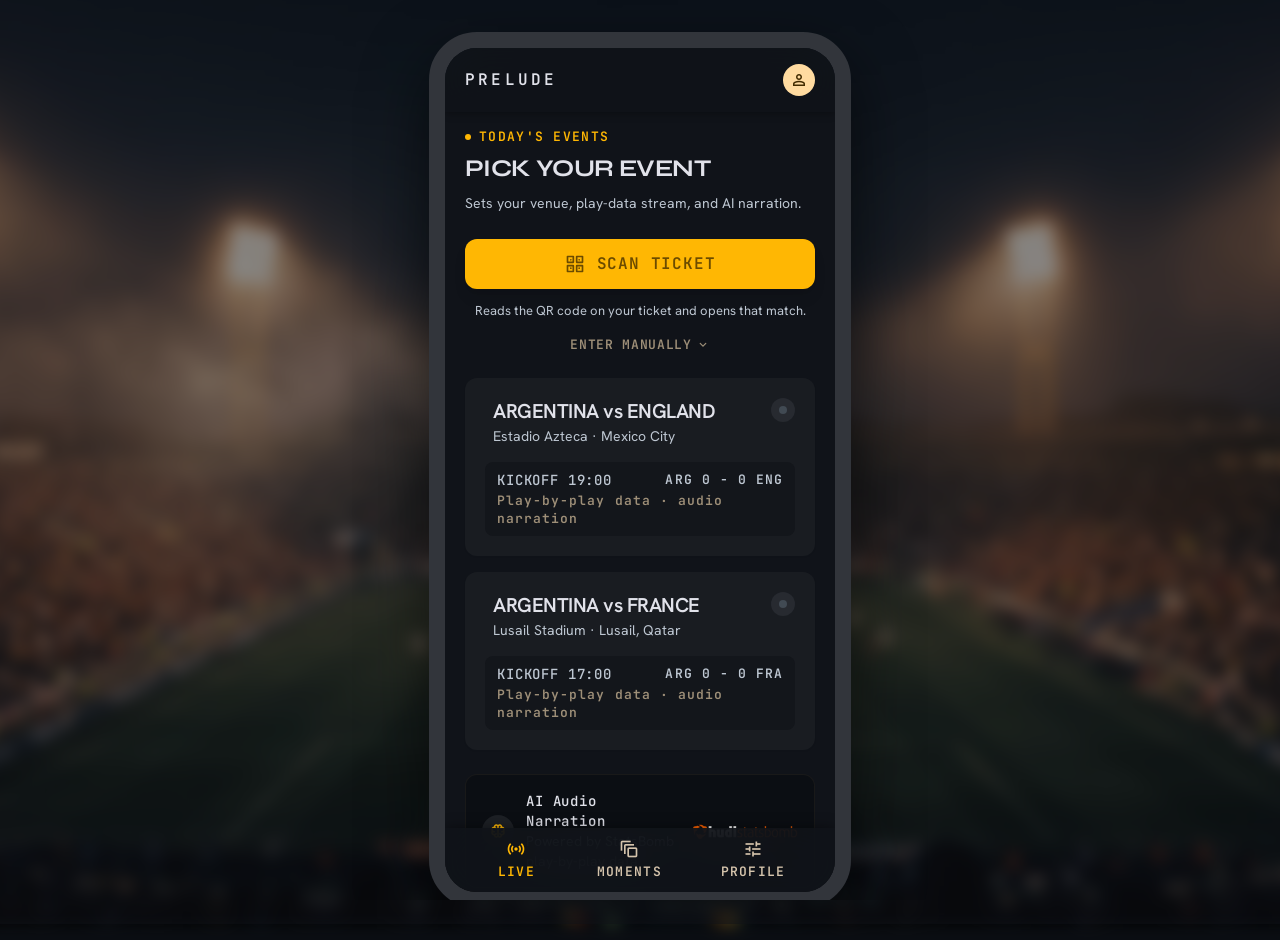
==== app/web/index.html @ 6c4e5153 "Task 33 step 3: the launch screen is the mark and the tagline The shell painted the wordmark as text" ====
<!DOCTYPE html>
<html class="dark" lang="en">
<head>
<meta charset="utf-8"/>
<meta content="width=device-width, initial-scale=1.0, viewport-fit=cover" name="viewport"/>
<link href="assets/icon/favicon.svg?v=__V__" rel="icon" type="image/svg+xml"/>
<link href="assets/icon/favicon-32.png?v=__V__" rel="icon" sizes="32x32" type="image/png"/>
<link href="assets/icon/apple-touch-icon-180.png?v=__V__" rel="apple-touch-icon" sizes="180x180"/>
<link href="manifest.webmanifest?v=__V__" rel="manifest"/>
<meta content="#101319" name="theme-color"/>
<link href="fonts.css?v=__V__" rel="stylesheet"/>
<title>Prelude</title>
<!--
  Entry point. Opens on the picker and holds every screen in one phone frame.

  The frame lives here rather than on each screen, so navigating does not
  rebuild it: the screens load into #screen and the bezel never reloads. Each
  screen is also a standalone page, and app/web/phone-frame.css draws its own
  frame when one is opened directly. Inside this shell the iframe is 390px
  wide, below that stylesheet's 501px breakpoint, so the two never both apply.
-->
<style>
  :root { color-scheme: dark; }
  html, body {
    margin: 0;
    padding: 0;
    height: 100%;
    background-color: #101319;        /* surface */
    overflow: hidden;
  }
  /* The launch screen: the mark over the tagline, on the app background.
     It covers the frame rather than replacing it, so the picker loads behind
     it and is ready the moment this goes.

     The layout is `app/web/assets/brand/prelude_launch.svg`, read in CSS: the
     mark 300 px wide, 20 px of air, the tagline at 16 px, and the block 24 px
     above the middle of the screen. The mark is inlined below rather than
     fetched, so the first frame of a visit costs no request the list did not
     already cost. */
  #launch {
    position: fixed;
    inset: 0;
    z-index: 100;
    display: flex;
    flex-direction: column;
    align-items: center;
    justify-content: center;
    gap: 20px;
    padding: 0 24px;
    text-align: center;
    background-color: #101319;        /* surface */
    transition: opacity 280ms ease;
  }
  /* The 24 px the brand file lifts the block by, so the pair sits above the
     middle of the screen rather than on it. */
  #launch > * { transform: translateY(-24px); }
  /* `hidden` alone loses to the display above, which is why this is here. */
  #launch[hidden] { display: none; }
  /* The one step of the fade. Pointer events go first, so the frame behind is
     reachable from the moment the fade starts. */
  #launch[data-going] { opacity: 0; pointer-events: none; }

  /* The mark is an image with its own colours: white letters, the seven bars
     and the full stop amber. It is drawn by scripts/brand/build_svg.py and
     copied in from app/web/assets/brand/prelude_mark.svg, which
     tests/test_the_mark.py holds this copy to. */
  #launch-mark {
    display: block;
    width: 300px;
    max-width: 100%;
    height: auto;
  }

  #launch-line {
    margin: 0;
    font-family: "Hanken Grotesk", system-ui, sans-serif;
    font-weight: 500;
    font-size: 16px;
    line-height: 20px;
    color: #ffb703;                   /* primary-container */
  }

  /* A fan who has asked for less motion gets the same screen and no fade:
     it is shown, and then it is not. */
  @media (prefers-reduced-motion: reduce) {
    #launch { transition: none; }
  }

  #frame { width: 100%; height: 100%; }
  #screen { display: block; width: 100%; height: 100%; border: 0; }

  /* Above the breakpoint, the same bezel phone-frame.css draws. */
  @media (min-width: 501px) {
    html { background-color: #0b0e13; }   /* surface-container-lowest */
    body {
      /* The base layer paints body #101319, and here body fills the viewport,
         which would cover the backdrop on html. The phone keeps its own
         colour; the page behind it does not need one. */
      background-color: transparent;
      display: flex;
      align-items: safe center;
      justify-content: center;
      min-height: 100vh;
      padding: 32px 0;
      box-sizing: border-box;
      overflow: auto;
    }
    /* The stadium behind the phone. The blur sits on a pseudo-element so the
       phone itself stays sharp, and the dim keeps it the brightest thing here. */
    html::before,
    html::after {
      content: "";
      position: fixed;
      inset: -24px;
      z-index: -1;
      pointer-events: none;
    }

    html::before {
      background-image: url("assets/stadium-bg.jpg?v=__V__");
      background-size: cover;
      background-position: center;
      filter: blur(8px);
    }

    html::after {
      background-color: rgba(16, 19, 25, 0.5);   /* #101319 at 50% */
    }

    #frame {
      box-sizing: content-box;
      flex: none;
      width: 390px;
      height: 844px;
      border: 16px solid #32353b;        /* surface-container-highest */
      border-radius: 48px;
      box-shadow: 0 24px 64px rgba(0, 0, 0, 0.55);
      overflow: hidden;
    }
  }
</style>
</head>
<body>
<!-- The launch screen. One image to a screen reader, announced as the mark
     and the tagline together: they are one thing seen, not two things read.
     It claims nothing about the match, the data or the fan.

     The mark is inline, so it is there in the first frame with no request of
     its own. It is the paths out of app/web/assets/brand/prelude_mark.svg and
     nothing else: no title and no label, because the name is on the div. -->
<div aria-label="Prelude. Leave your seat. Stay in the game." id="launch" role="img">
<svg aria-hidden="true" id="launch-mark" viewBox="0 0 6583.80 705.00" xmlns="http://www.w3.org/2000/svg"><g transform="translate(-68.00 690.00) scale(1.000000)"><path fill="#FFFFFF" d="M302 -165V-340H801Q831 -340 851.5 -349.5Q872 -359 872 -389.98Q872 -422 851.5 -431Q831 -440 801 -440H318V0H68V-640H762Q837.37 -640 902.68 -629.5Q968 -619 1017 -592Q1066 -565 1094 -516Q1122 -467 1122 -390Q1122 -313 1094 -268Q1066 -223 1017 -201Q968 -179 902.68 -172Q837.37 -165 762 -165ZM1222 -490H1462V0H1222ZM1720 -305Q1655 -305 1601 -293Q1547 -281 1509 -264.5Q1471 -248 1452 -232L1450 -280Q1453 -301 1466 -329.5Q1479 -358 1501 -388.5Q1523 -419 1555 -445.5Q1587 -472 1628.5 -488.5Q1670 -505 1720 -505ZM2461 -176H2697Q2688 -118 2639.5 -75Q2591 -32 2498.5 -8.5Q2406 15 2263 15Q2112 15 2002.5 -9Q1893 -33 1834 -90Q1775 -147 1775 -244Q1775 -340 1832.5 -397.5Q1890 -455 1999 -480Q2108 -505 2263 -505Q2415 -505 2512 -478Q2609 -451 2655 -390.5Q2701 -330 2699 -227H2019Q2024 -201 2047.5 -179Q2071 -157 2120.5 -143.5Q2170 -130 2253 -130Q2339 -130 2394.5 -142Q2450 -154 2461 -176ZM2253 -360Q2147 -360 2091.5 -337Q2036 -314 2026 -291H2466Q2459 -317 2410 -338.5Q2361 -360 2253 -360ZM2794 -690H3034V0H2794ZM4663.8 14Q4555.8 14 4471.8 -16.5Q4387.8 -47 4339.3 -105Q4290.8 -163 4290.8 -245Q4290.8 -331 4339.3 -389Q4387.8 -447 4471.8 -476Q4555.8 -505 4663.8 -505Q4753.8 -505 4825.8 -486.5Q4897.8 -468 4948.8 -433.5Q4999.8 -399 5026.8 -351Q5053.8 -303 5053.8 -245Q5053.8 -187 5026.8 -139.5Q4999.8 -92 4948.8 -57.5Q4897.8 -23 4825.8 -4.5Q4753.8 14 4663.8 14ZM4753.8 -138Q4829.8 -138 4893.3 -147.5Q4956.8 -157 4995.3 -180Q5033.8 -203 5033.8 -245Q5033.8 -288 4995.3 -311Q4956.8 -334 4893.3 -343Q4829.8 -352 4753.8 -352Q4651.8 -352 4595.8 -325.5Q4539.8 -299 4539.8 -245Q4539.8 -210 4564.8 -186Q4589.8 -162 4637.8 -150Q4685.8 -138 4753.8 -138ZM5033.8 -690H5273.8V0H5047.8Q5043.8 -23 5038.8 -74.5Q5033.8 -126 5033.8 -190ZM6074.8 -176H6310.8Q6301.8 -118 6253.3 -75Q6204.8 -32 6112.3 -8.5Q6019.8 15 5876.8 15Q5725.8 15 5616.3 -9Q5506.8 -33 5447.8 -90Q5388.8 -147 5388.8 -244Q5388.8 -340 5446.3 -397.5Q5503.8 -455 5612.8 -480Q5721.8 -505 5876.8 -505Q6028.8 -505 6125.8 -478Q6222.8 -451 6268.8 -390.5Q6314.8 -330 6312.8 -227H5632.8Q5637.8 -201 5661.3 -179Q5684.8 -157 5734.3 -143.5Q5783.8 -130 5866.8 -130Q5952.8 -130 6008.3 -142Q6063.8 -154 6074.8 -176ZM5866.8 -360Q5760.8 -360 5705.3 -337Q5649.8 -314 5639.8 -291H6079.8Q6072.8 -317 6023.8 -338.5Q5974.8 -360 5866.8 -360Z"/><path fill="#FFB703" d="M3139 -335.24A44.51 44.51 0 0 1 3228.02 -335.24V-154.76A44.51 44.51 0 0 1 3139 -154.76ZM3302.8 -445.49A44.51 44.51 0 0 1 3391.82 -445.49V-44.51A44.51 44.51 0 0 1 3302.8 -44.51ZM3466.59 -371.99A44.51 44.51 0 0 1 3555.61 -371.99V-118.01A44.51 44.51 0 0 1 3466.59 -118.01ZM3630.39 -425.89A44.51 44.51 0 0 1 3719.41 -425.89V-64.11A44.51 44.51 0 0 1 3630.39 -64.11ZM3794.18 -342.59A44.51 44.51 0 0 1 3883.2 -342.59V-147.41A44.51 44.51 0 0 1 3794.18 -147.41ZM3957.98 -278.89A44.51 44.51 0 0 1 4047 -278.89V-211.11A44.51 44.51 0 0 1 3957.98 -211.11ZM4121.78 -245A44.51 44.51 0 0 1 4210.8 -245V-245A44.51 44.51 0 0 1 4121.78 -245ZM6651.8 -151V0H6397.8V-151Z"/></g></svg>
<p id="launch-line">Leave your seat. Stay in the game.</p>
</div>
<div id="frame">
<iframe allow="camera" id="screen" src="prelude_01_picker.html?v=__V__" title="Prelude"></iframe>
</div>
<script>
  /* Taking the launch screen away.
   *
   * Every full load of this page paints it, a reload included. It used to
   * paint once per tab, decided in the head out of sessionStorage, which made
   * the mark something a fan saw once and then could not get back to. It
   * costs a fraction of a second and it is what the app is called, so the
   * only question left is how it goes, which is the rest of this.
   *
   * It stays until the screen behind it is ready, which on a normal visit is
   * the event list: `data-matches-loaded` on that document is the renderer
   * saying matches.json was answered. It is not `data-match-rendered`, which
   * is the stronger claim that one match's copy is on the screen; the list
   * never makes it, because Prelude renders no match until the fan has
   * picked one. The frame is same origin, so the shell can read it.
   *
   * Two things bound it. It never outlives LAUNCH_CAP_MS, so a fetch that
   * fails or never answers leaves a fan looking at the app rather than at a
   * wordmark: the screen behind has its own inline copy for exactly that
   * case. And once the list is ready it is gone within the fade, which is
   * well under a second, so being shown costs no waiting that the list did
   * not already cost.
   */
  (function () {
    var LAUNCH_CAP_MS = 2000;
    var FADE_MS = 280;
    var POLL_MS = 60;

    var launch = document.getElementById('launch');
    if (!launch) return;

    var screen = document.getElementById('screen');
    var going = false;
    var poll = null;
    var cap = null;

    function reduced() {
      try {
        return window.matchMedia('(prefers-reduced-motion: reduce)').matches;
      } catch (e) {
        return false;
      }
    }

    function gone() {
      launch.hidden = true;
    }

    function go() {
      if (going) return;
      going = true;
      if (poll) window.clearInterval(poll);
      if (cap) window.clearTimeout(cap);
      if (reduced()) {
        gone();
        return;
      }
      launch.setAttribute('data-going', '');
      window.setTimeout(gone, FADE_MS);
    }

    function ready() {
      // A predicate that throws is a predicate that stops the poll, and the
      // frame's document is null while it is navigating, so every step of
      // this answers false rather than throwing.
      try {
        var doc = screen && screen.contentDocument;
        return !!doc && !!doc.documentElement &&
               doc.documentElement.hasAttribute('data-matches-loaded');
      } catch (e) {
        return false;
      }
    }

    if (ready()) {
      go();
      return;
    }
    poll = window.setInterval(function () { if (ready()) go(); }, POLL_MS);
    cap = window.setTimeout(go, LAUNCH_CAP_MS);
  })();
</script>
<script>
  /* A ticket code is a link to here: /?ticket=<match>:<section>:<row>:<seat>.
   *
   * A phone's own camera app offers to open a URL and nothing else, so the
   * codes point at the site and the seat rides in the query string. The shell
   * hands it to the ticket screen, which is the one that knows matches.json and
   * so is the one that can say whether the seat is a ticket we hold.
   */
  (function () {
    var code = /[?&]ticket=([^&#]+)/.exec(window.location.search);
    if (!code) return;
    var parts = /^(\d+):([^:]+):([^:]+):([^:]+)$/.exec(decodeURIComponent(code[1]));
    if (!parts) return;   // not a ticket shape; the list opens as usual
    var screen = document.getElementById('screen');
    screen.src = 'prelude_06_ticket.html?v=__V__&match=' + parts[1] +
                 '&ticket=' + encodeURIComponent(parts[2] + ':' + parts[3] + ':' + parts[4]);
  })();
</script>
</body>
</html>
---- app/web/fonts.css ----
/* The screens' fonts, served from this repo rather than from Google.
 *
 * Written by scripts/fetch_fonts.py, which is the only thing that reaches
 * fonts.googleapis.com. Do not edit by hand: every line but the src URLs is
 * Google's own answer to the two requests the screens used to make, and the
 * point of the file is that a browser applies exactly what it applied before.
 *
 * Run it again with --confirm to refresh; the font files are in
 * app/web/assets/fonts/.
 */

/* the three text families: https://fonts.googleapis.com/css2?family=Hanken+Grotesk:wght@400;500;600;700&family=JetBrains+Mono:wght@400;500;600&family=Syne:wght@600;700&display=swap */
/* cyrillic-ext */
@font-face {
  font-family: 'Hanken Grotesk';
  font-style: normal;
  font-weight: 400;
  font-display: swap;
  src: url("assets/fonts/hanken-grotesk-cyrillic-ext-1ac82a4c.woff2") format('woff2');
  unicode-range: U+0460-052F, U+1C80-1C8A, U+20B4, U+2DE0-2DFF, U+A640-A69F, U+FE2E-FE2F;
}
/* vietnamese */
@font-face {
  font-family: 'Hanken Grotesk';
  font-style: normal;
  font-weight: 400;
  font-display: swap;
  src: url("assets/fonts/hanken-grotesk-vietnamese-e645de2c.woff2") format('woff2');
  unicode-range: U+0102-0103, U+0110-0111, U+0128-0129, U+0168-0169, U+01A0-01A1, U+01AF-01B0, U+0300-0301, U+0303-0304, U+0308-0309, U+0323, U+0329, U+1EA0-1EF9, U+20AB;
}
/* latin-ext */
@font-face {
  font-family: 'Hanken Grotesk';
  font-style: normal;
  font-weight: 400;
  font-display: swap;
  src: url("assets/fonts/hanken-grotesk-latin-ext-24c2e4dd.woff2") format('woff2');
  unicode-range: U+0100-02BA, U+02BD-02C5, U+02C7-02CC, U+02CE-02D7, U+02DD-02FF, U+0304, U+0308, U+0329, U+1D00-1DBF, U+1E00-1E9F, U+1EF2-1EFF, U+2020, U+20A0-20AB, U+20AD-20C4, U+2113, U+2C60-2C7F, U+A720-A7FF;
}
/* latin */
@font-face {
  font-family: 'Hanken Grotesk';
  font-style: normal;
  font-weight: 400;
  font-display: swap;
  src: url("assets/fonts/hanken-grotesk-latin-cfc8a4ef.woff2") format('woff2');
  unicode-range: U+0000-00FF, U+0131, U+0152-0153, U+02BB-02BC, U+02C6, U+02DA, U+02DC, U+0304, U+0308, U+0329, U+2000-206F, U+20AC, U+2122, U+2191, U+2193, U+2212, U+2215, U+FEFF, U+FFFD;
}
/* cyrillic-ext */
@font-face {
  font-family: 'Hanken Grotesk';
  font-style: normal;
  font-weight: 500;
  font-display: swap;
  src: url("assets/fonts/hanken-grotesk-cyrillic-ext-1ac82a4c.woff2") format('woff2');
  unicode-range: U+0460-052F, U+1C80-1C8A, U+20B4, U+2DE0-2DFF, U+A640-A69F, U+FE2E-FE2F;
}
/* vietnamese */
@font-face {
  font-family: 'Hanken Grotesk';
  font-style: normal;
  font-weight: 500;
  font-display: swap;
  src: url("assets/fonts/hanken-grotesk-vietnamese-e645de2c.woff2") format('woff2');
  unicode-range: U+0102-0103, U+0110-0111, U+0128-0129, U+0168-0169, U+01A0-01A1, U+01AF-01B0, U+0300-0301, U+0303-0304, U+0308-0309, U+0323, U+0329, U+1EA0-1EF9, U+20AB;
}
/* latin-ext */
@font-face {
  font-family: 'Hanken Grotesk';
  font-style: normal;
  font-weight: 500;
  font-display: swap;
  src: url("assets/fonts/hanken-grotesk-latin-ext-24c2e4dd.woff2") format('woff2');
  unicode-range: U+0100-02BA, U+02BD-02C5, U+02C7-02CC, U+02CE-02D7, U+02DD-02FF, U+0304, U+0308, U+0329, U+1D00-1DBF, U+1E00-1E9F, U+1EF2-1EFF, U+2020, U+20A0-20AB, U+20AD-20C4, U+2113, U+2C60-2C7F, U+A720-A7FF;
}
/* latin */
@font-face {
  font-family: 'Hanken Grotesk';
  font-style: normal;
  font-weight: 500;
  font-display: swap;
  src: url("assets/fonts/hanken-grotesk-latin-cfc8a4ef.woff2") format('woff2');
  unicode-range: U+0000-00FF, U+0131, U+0152-0153, U+02BB-02BC, U+02C6, U+02DA, U+02DC, U+0304, U+0308, U+0329, U+2000-206F, U+20AC, U+2122, U+2191, U+2193, U+2212, U+2215, U+FEFF, U+FFFD;
}
/* cyrillic-ext */
@font-face {
  font-family: 'Hanken Grotesk';
  font-style: normal;
  font-weight: 600;
  font-display: swap;
  src: url("assets/fonts/hanken-grotesk-cyrillic-ext-1ac82a4c.woff2") format('woff2');
  unicode-range: U+0460-052F, U+1C80-1C8A, U+20B4, U+2DE0-2DFF, U+A640-A69F, U+FE2E-FE2F;
}
/* vietnamese */
@font-face {
  font-family: 'Hanken Grotesk';
  font-style: normal;
  font-weight: 600;
  font-display: swap;
  src: url("assets/fonts/hanken-grotesk-vietnamese-e645de2c.woff2") format('woff2');
  unicode-range: U+0102-0103, U+0110-0111, U+0128-0129, U+0168-0169, U+01A0-01A1, U+01AF-01B0, U+0300-0301, U+0303-0304, U+0308-0309, U+0323, U+0329, U+1EA0-1EF9, U+20AB;
}
/* latin-ext */
@font-face {
  font-family: 'Hanken Grotesk';
  font-style: normal;
  font-weight: 600;
  font-display: swap;
  src: url("assets/fonts/hanken-grotesk-latin-ext-24c2e4dd.woff2") format('woff2');
  unicode-range: U+0100-02BA, U+02BD-02C5, U+02C7-02CC, U+02CE-02D7, U+02DD-02FF, U+0304, U+0308, U+0329, U+1D00-1DBF, U+1E00-1E9F, U+1EF2-1EFF, U+2020, U+20A0-20AB, U+20AD-20C4, U+2113, U+2C60-2C7F, U+A720-A7FF;
}
/* latin */
@font-face {
  font-family: 'Hanken Grotesk';
  font-style: normal;
  font-weight: 600;
  font-display: swap;
  src: url("assets/fonts/hanken-grotesk-latin-cfc8a4ef.woff2") format('woff2');
  unicode-range: U+0000-00FF, U+0131, U+0152-0153, U+02BB-02BC, U+02C6, U+02DA, U+02DC, U+0304, U+0308, U+0329, U+2000-206F, U+20AC, U+2122, U+2191, U+2193, U+2212, U+2215, U+FEFF, U+FFFD;
}
/* cyrillic-ext */
@font-face {
  font-family: 'Hanken Grotesk';
  font-style: normal;
  font-weight: 700;
  font-display: swap;
  src: url("assets/fonts/hanken-grotesk-cyrillic-ext-1ac82a4c.woff2") format('woff2');
  unicode-range: U+0460-052F, U+1C80-1C8A, U+20B4, U+2DE0-2DFF, U+A640-A69F, U+FE2E-FE2F;
}
/* vietnamese */
@font-face {
  font-family: 'Hanken Grotesk';
  font-style: normal;
  font-weight: 700;
  font-display: swap;
  src: url("assets/fonts/hanken-grotesk-vietnamese-e645de2c.woff2") format('woff2');
  unicode-range: U+0102-0103, U+0110-0111, U+0128-0129, U+0168-0169, U+01A0-01A1, U+01AF-01B0, U+0300-0301, U+0303-0304, U+0308-0309, U+0323, U+0329, U+1EA0-1EF9, U+20AB;
}
/* latin-ext */
@font-face {
  font-family: 'Hanken Grotesk';
  font-style: normal;
  font-weight: 700;
  font-display: swap;
  src: url("assets/fonts/hanken-grotesk-latin-ext-24c2e4dd.woff2") format('woff2');
  unicode-range: U+0100-02BA, U+02BD-02C5, U+02C7-02CC, U+02CE-02D7, U+02DD-02FF, U+0304, U+0308, U+0329, U+1D00-1DBF, U+1E00-1E9F, U+1EF2-1EFF, U+2020, U+20A0-20AB, U+20AD-20C4, U+2113, U+2C60-2C7F, U+A720-A7FF;
}
/* latin */
@font-face {
  font-family: 'Hanken Grotesk';
  font-style: normal;
  font-weight: 700;
  font-display: swap;
  src: url("assets/fonts/hanken-grotesk-latin-cfc8a4ef.woff2") format('woff2');
  unicode-range: U+0000-00FF, U+0131, U+0152-0153, U+02BB-02BC, U+02C6, U+02DA, U+02DC, U+0304, U+0308, U+0329, U+2000-206F, U+20AC, U+2122, U+2191, U+2193, U+2212, U+2215, U+FEFF, U+FFFD;
}
/* cyrillic-ext */
@font-face {
  font-family: 'JetBrains Mono';
  font-style: normal;
  font-weight: 400;
  font-display: swap;
  src: url("assets/fonts/jetbrains-mono-cyrillic-ext-6b5e37b5.woff2") format('woff2');
  unicode-range: U+0460-052F, U+1C80-1C8A, U+20B4, U+2DE0-2DFF, U+A640-A69F, U+FE2E-FE2F;
}
/* cyrillic */
@font-face {
  font-family: 'JetBrains Mono';
  font-style: normal;
  font-weight: 400;
  font-display: swap;
  src: url("assets/fonts/jetbrains-mono-cyrillic-eb83d8d4.woff2") format('woff2');
  unicode-range: U+0301, U+0400-045F, U+0490-0491, U+04B0-04B1, U+2116;
}
/* greek */
@font-face {
  font-family: 'JetBrains Mono';
  font-style: normal;
  font-weight: 400;
  font-display: swap;
  src: url("assets/fonts/jetbrains-mono-greek-99e40033.woff2") format('woff2');
  unicode-range: U+0370-0377, U+037A-037F, U+0384-038A, U+038C, U+038E-03A1, U+03A3-03FF;
}
/* vietnamese */
@font-face {
  font-family: 'JetBrains Mono';
  font-style: normal;
  font-weight: 400;
  font-display: swap;
  src: url("assets/fonts/jetbrains-mono-vietnamese-c4064400.woff2") format('woff2');
  unicode-range: U+0102-0103, U+0110-0111, U+0128-0129, U+0168-0169, U+01A0-01A1, U+01AF-01B0, U+0300-0301, U+0303-0304, U+0308-0309, U+0323, U+0329, U+1EA0-1EF9, U+20AB;
}
/* latin-ext */
@font-face {
  font-family: 'JetBrains Mono';
  font-style: normal;
  font-weight: 400;
  font-display: swap;
  src: url("assets/fonts/jetbrains-mono-latin-ext-b19c2080.woff2") format('woff2');
  unicode-range: U+0100-02BA, U+02BD-02C5, U+02C7-02CC, U+02CE-02D7, U+02DD-02FF, U+0304, U+0308, U+0329, U+1D00-1DBF, U+1E00-1E9F, U+1EF2-1EFF, U+2020, U+20A0-20AB, U+20AD-20C4, U+2113, U+2C60-2C7F, U+A720-A7FF;
}
/* latin */
@font-face {
  font-family: 'JetBrains Mono';
  font-style: normal;
  font-weight: 400;
  font-display: swap;
  src: url("assets/fonts/jetbrains-mono-latin-cc27b304.woff2") format('woff2');
  unicode-range: U+0000-00FF, U+0131, U+0152-0153, U+02BB-02BC, U+02C6, U+02DA, U+02DC, U+0304, U+0308, U+0329, U+2000-206F, U+20AC, U+2122, U+2191, U+2193, U+2212, U+2215, U+FEFF, U+FFFD;
}
/* cyrillic-ext */
@font-face {
  font-family: 'JetBrains Mono';
  font-style: normal;
  font-weight: 500;
  font-display: swap;
  src: url("assets/fonts/jetbrains-mono-cyrillic-ext-6b5e37b5.woff2") format('woff2');
  unicode-range: U+0460-052F, U+1C80-1C8A, U+20B4, U+2DE0-2DFF, U+A640-A69F, U+FE2E-FE2F;
}
/* cyrillic */
@font-face {
  font-family: 'JetBrains Mono';
  font-style: normal;
  font-weight: 500;
  font-display: swap;
  src: url("assets/fonts/jetbrains-mono-cyrillic-eb83d8d4.woff2") format('woff2');
  unicode-range: U+0301, U+0400-045F, U+0490-0491, U+04B0-04B1, U+2116;
}
/* greek */
@font-face {
  font-family: 'JetBrains Mono';
  font-style: normal;
  font-weight: 500;
  font-display: swap;
  src: url("assets/fonts/jetbrains-mono-greek-99e40033.woff2") format('woff2');
  unicode-range: U+0370-0377, U+037A-037F, U+0384-038A, U+038C, U+038E-03A1, U+03A3-03FF;
}
/* vietnamese */
@font-face {
  font-family: 'JetBrains Mono';
  font-style: normal;
  font-weight: 500;
  font-display: swap;
  src: url("assets/fonts/jetbrains-mono-vietnamese-c4064400.woff2") format('woff2');
  unicode-range: U+0102-0103, U+0110-0111, U+0128-0129, U+0168-0169, U+01A0-01A1, U+01AF-01B0, U+0300-0301, U+0303-0304, U+0308-0309, U+0323, U+0329, U+1EA0-1EF9, U+20AB;
}
/* latin-ext */
@font-face {
  font-family: 'JetBrains Mono';
  font-style: normal;
  font-weight: 500;
  font-display: swap;
  src: url("assets/fonts/jetbrains-mono-latin-ext-b19c2080.woff2") format('woff2');
  unicode-range: U+0100-02BA, U+02BD-02C5, U+02C7-02CC, U+02CE-02D7, U+02DD-02FF, U+0304, U+0308, U+0329, U+1D00-1DBF, U+1E00-1E9F, U+1EF2-1EFF, U+2020, U+20A0-20AB, U+20AD-20C4, U+2113, U+2C60-2C7F, U+A720-A7FF;
}
/* latin */
@font-face {
  font-family: 'JetBrains Mono';
  font-style: normal;
  font-weight: 500;
  font-display: swap;
  src: url("assets/fonts/jetbrains-mono-latin-cc27b304.woff2") format('woff2');
  unicode-range: U+0000-00FF, U+0131, U+0152-0153, U+02BB-02BC, U+02C6, U+02DA, U+02DC, U+0304, U+0308, U+0329, U+2000-206F, U+20AC, U+2122, U+2191, U+2193, U+2212, U+2215, U+FEFF, U+FFFD;
}
/* cyrillic-ext */
@font-face {
  font-family: 'JetBrains Mono';
  font-style: normal;
  font-weight: 600;
  font-display: swap;
  src: url("assets/fonts/jetbrains-mono-cyrillic-ext-6b5e37b5.woff2") format('woff2');
  unicode-range: U+0460-052F, U+1C80-1C8A, U+20B4, U+2DE0-2DFF, U+A640-A69F, U+FE2E-FE2F;
}
/* cyrillic */
@font-face {
  font-family: 'JetBrains Mono';
  font-style: normal;
  font-weight: 600;
  font-display: swap;
  src: url("assets/fonts/jetbrains-mono-cyrillic-eb83d8d4.woff2") format('woff2');
  unicode-range: U+0301, U+0400-045F, U+0490-0491, U+04B0-04B1, U+2116;
}
/* greek */
@font-face {
  font-family: 'JetBrains Mono';
  font-style: normal;
  font-weight: 600;
  font-display: swap;
  src: url("assets/fonts/jetbrains-mono-greek-99e40033.woff2") format('woff2');
  unicode-range: U+0370-0377, U+037A-037F, U+0384-038A, U+038C, U+038E-03A1, U+03A3-03FF;
}
/* vietnamese */
@font-face {
  font-family: 'JetBrains Mono';
  font-style: normal;
  font-weight: 600;
  font-display: swap;
  src: url("assets/fonts/jetbrains-mono-vietnamese-c4064400.woff2") format('woff2');
  unicode-range: U+0102-0103, U+0110-0111, U+0128-0129, U+0168-0169, U+01A0-01A1, U+01AF-01B0, U+0300-0301, U+0303-0304, U+0308-0309, U+0323, U+0329, U+1EA0-1EF9, U+20AB;
}
/* latin-ext */
@font-face {
  font-family: 'JetBrains Mono';
  font-style: normal;
  font-weight: 600;
  font-display: swap;
  src: url("assets/fonts/jetbrains-mono-latin-ext-b19c2080.woff2") format('woff2');
  unicode-range: U+0100-02BA, U+02BD-02C5, U+02C7-02CC, U+02CE-02D7, U+02DD-02FF, U+0304, U+0308, U+0329, U+1D00-1DBF, U+1E00-1E9F, U+1EF2-1EFF, U+2020, U+20A0-20AB, U+20AD-20C4, U+2113, U+2C60-2C7F, U+A720-A7FF;
}
/* latin */
@font-face {
  font-family: 'JetBrains Mono';
  font-style: normal;
  font-weight: 600;
  font-display: swap;
  src: url("assets/fonts/jetbrains-mono-latin-cc27b304.woff2") format('woff2');
  unicode-range: U+0000-00FF, U+0131, U+0152-0153, U+02BB-02BC, U+02C6, U+02DA, U+02DC, U+0304, U+0308, U+0329, U+2000-206F, U+20AC, U+2122, U+2191, U+2193, U+2212, U+2215, U+FEFF, U+FFFD;
}
/* greek */
@font-face {
  font-family: 'Syne';
  font-style: normal;
  font-weight: 600;
  font-display: swap;
  src: url("assets/fonts/syne-greek-420d2e34.woff2") format('woff2');
  unicode-range: U+0370-0377, U+037A-037F, U+0384-038A, U+038C, U+038E-03A1, U+03A3-03FF;
}
/* latin-ext */
@font-face {
  font-family: 'Syne';
  font-style: normal;
  font-weight: 600;
  font-display: swap;
  src: url("assets/fonts/syne-latin-ext-6de212dd.woff2") format('woff2');
  unicode-range: U+0100-02BA, U+02BD-02C5, U+02C7-02CC, U+02CE-02D7, U+02DD-02FF, U+0304, U+0308, U+0329, U+1D00-1DBF, U+1E00-1E9F, U+1EF2-1EFF, U+2020, U+20A0-20AB, U+20AD-20C4, U+2113, U+2C60-2C7F, U+A720-A7FF;
}
/* latin */
@font-face {
  font-family: 'Syne';
  font-style: normal;
  font-weight: 600;
  font-display: swap;
  src: url("assets/fonts/syne-latin-0b86590d.woff2") format('woff2');
  unicode-range: U+0000-00FF, U+0131, U+0152-0153, U+02BB-02BC, U+02C6, U+02DA, U+02DC, U+0304, U+0308, U+0329, U+2000-206F, U+20AC, U+2122, U+2191, U+2193, U+2212, U+2215, U+FEFF, U+FFFD;
}
/* greek */
@font-face {
  font-family: 'Syne';
  font-style: normal;
  font-weight: 700;
  font-display: swap;
  src: url("assets/fonts/syne-greek-420d2e34.woff2") format('woff2');
  unicode-range: U+0370-0377, U+037A-037F, U+0384-038A, U+038C, U+038E-03A1, U+03A3-03FF;
}
/* latin-ext */
@font-face {
  font-family: 'Syne';
  font-style: normal;
  font-weight: 700;
  font-display: swap;
  src: url("assets/fonts/syne-latin-ext-6de212dd.woff2") format('woff2');
  unicode-range: U+0100-02BA, U+02BD-02C5, U+02C7-02CC, U+02CE-02D7, U+02DD-02FF, U+0304, U+0308, U+0329, U+1D00-1DBF, U+1E00-1E9F, U+1EF2-1EFF, U+2020, U+20A0-20AB, U+20AD-20C4, U+2113, U+2C60-2C7F, U+A720-A7FF;
}
/* latin */
@font-face {
  font-family: 'Syne';
  font-style: normal;
  font-weight: 700;
  font-display: swap;
  src: url("assets/fonts/syne-latin-0b86590d.woff2") format('woff2');
  unicode-range: U+0000-00FF, U+0131, U+0152-0153, U+02BB-02BC, U+02C6, U+02DA, U+02DC, U+0304, U+0308, U+0329, U+2000-206F, U+20AC, U+2122, U+2191, U+2193, U+2212, U+2215, U+FEFF, U+FFFD;
}

/* the icon font: https://fonts.googleapis.com/css2?family=Material+Symbols+Outlined:wght,FILL@100..700,0..1&display=swap */
/* fallback */
@font-face {
  font-family: 'Material Symbols Outlined';
  font-style: normal;
  font-weight: 100 700;
  font-display: swap;
  src: url("assets/fonts/material-symbols-outlined-fallback-226767f6.woff2") format('woff2');
}

.material-symbols-outlined {
  font-family: 'Material Symbols Outlined';
  font-weight: normal;
  font-style: normal;
  font-size: 24px;
  line-height: 1;
  letter-spacing: normal;
  text-transform: none;
  display: inline-block;
  white-space: nowrap;
  word-wrap: normal;
  direction: ltr;
  -webkit-font-feature-settings: 'liga';
  -webkit-font-smoothing: antialiased;
}
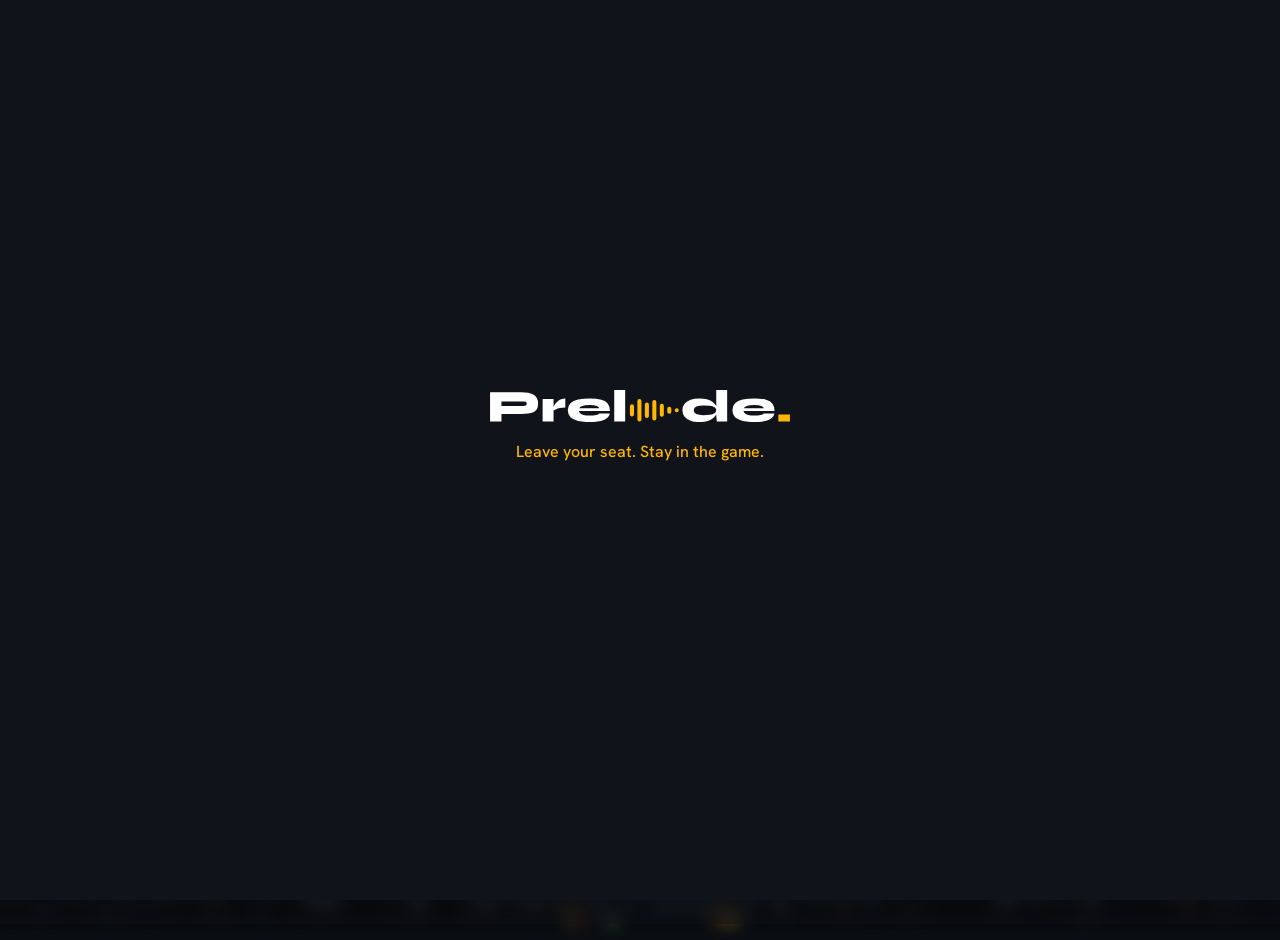
==== commit 71dbc4cc: "Task 34: the home screen opens on the launch screen too iOS shows an apple-touch-startup-image while" ====
--- a/app/web/index.html
+++ b/app/web/index.html
@@ -8,6 +8,34 @@
 <link href="assets/icon/apple-touch-icon-180.png?v=__V__" rel="apple-touch-icon" sizes="180x180"/>
 <link href="manifest.webmanifest?v=__V__" rel="manifest"/>
 <meta content="#101319" name="theme-color"/>
+<!-- Opened from a home screen, Prelude runs without Safari's chrome, and
+     iOS shows a startup image while it starts. The status bar is opaque
+     black rather than translucent: translucent puts the page under the
+     bar, and the screens read their safe-area insets inside this shell's
+     iframe, where env() is 0 and nothing would move out of the way.
+     The manifest carries the same background colour, which is what
+     Android shows in its place. -->
+<meta content="yes" name="apple-mobile-web-app-capable"/>
+<meta content="yes" name="mobile-web-app-capable"/>
+<meta content="black" name="apple-mobile-web-app-status-bar-style"/>
+<!-- The startup images, one per iPhone screen in portrait. iOS takes one
+     only where the file is exactly that screen's own pixel size, which is
+     why there are eleven and why each media query names the pixel ratio:
+     two iPhones share 414 by 896 at two ratios. Drawn by
+     scripts/brand/build_svg.py from the layout below, so the image a fan
+     sees first and the screen that replaces it are one drawing;
+     tests/test_the_mark.py holds these eleven lines to that script. -->
+<link href="assets/launch/launch-750x1334.png?v=__V__" media="(device-width: 375px) and (device-height: 667px) and (-webkit-device-pixel-ratio: 2) and (orientation: portrait)" rel="apple-touch-startup-image"/>
+<link href="assets/launch/launch-1125x2436.png?v=__V__" media="(device-width: 375px) and (device-height: 812px) and (-webkit-device-pixel-ratio: 3) and (orientation: portrait)" rel="apple-touch-startup-image"/>
+<link href="assets/launch/launch-1170x2532.png?v=__V__" media="(device-width: 390px) and (device-height: 844px) and (-webkit-device-pixel-ratio: 3) and (orientation: portrait)" rel="apple-touch-startup-image"/>
+<link href="assets/launch/launch-1179x2556.png?v=__V__" media="(device-width: 393px) and (device-height: 852px) and (-webkit-device-pixel-ratio: 3) and (orientation: portrait)" rel="apple-touch-startup-image"/>
+<link href="assets/launch/launch-1206x2622.png?v=__V__" media="(device-width: 402px) and (device-height: 874px) and (-webkit-device-pixel-ratio: 3) and (orientation: portrait)" rel="apple-touch-startup-image"/>
+<link href="assets/launch/launch-828x1792.png?v=__V__" media="(device-width: 414px) and (device-height: 896px) and (-webkit-device-pixel-ratio: 2) and (orientation: portrait)" rel="apple-touch-startup-image"/>
+<link href="assets/launch/launch-1242x2688.png?v=__V__" media="(device-width: 414px) and (device-height: 896px) and (-webkit-device-pixel-ratio: 3) and (orientation: portrait)" rel="apple-touch-startup-image"/>
+<link href="assets/launch/launch-1260x2736.png?v=__V__" media="(device-width: 420px) and (device-height: 912px) and (-webkit-device-pixel-ratio: 3) and (orientation: portrait)" rel="apple-touch-startup-image"/>
+<link href="assets/launch/launch-1284x2778.png?v=__V__" media="(device-width: 428px) and (device-height: 926px) and (-webkit-device-pixel-ratio: 3) and (orientation: portrait)" rel="apple-touch-startup-image"/>
+<link href="assets/launch/launch-1290x2796.png?v=__V__" media="(device-width: 430px) and (device-height: 932px) and (-webkit-device-pixel-ratio: 3) and (orientation: portrait)" rel="apple-touch-startup-image"/>
+<link href="assets/launch/launch-1320x2868.png?v=__V__" media="(device-width: 440px) and (device-height: 956px) and (-webkit-device-pixel-ratio: 3) and (orientation: portrait)" rel="apple-touch-startup-image"/>
 <link href="fonts.css?v=__V__" rel="stylesheet"/>
 <title>Prelude</title>
 <!--
@@ -49,7 +77,7 @@
     padding: 0 24px;
     text-align: center;
     background-color: #101319;        /* surface */
-    transition: opacity 280ms ease;
+    transition: opacity 300ms ease;   /* FADE_MS below; the two are one number */
   }
   /* The 24 px the brand file lifts the block by, so the pair sits above the
      middle of the screen rather than on it. */
@@ -171,25 +199,50 @@
    * never makes it, because Prelude renders no match until the fan has
    * picked one. The frame is same origin, so the shell can read it.
    *
-   * Two things bound it. It never outlives LAUNCH_CAP_MS, so a fetch that
-   * fails or never answers leaves a fan looking at the app rather than at a
-   * wordmark: the screen behind has its own inline copy for exactly that
-   * case. And once the list is ready it is gone within the fade, which is
-   * well under a second, so being shown costs no waiting that the list did
-   * not already cost.
+   * Three numbers bound it, settled on 2026-11-15.
+   *
+   * MIN_HOLD_MS is the hold: the mark is on screen for at least this long on
+   * every full load, even where the list behind it was answered out of a
+   * cache before the first frame. Without a hold the same screen is a flicker
+   * on a fast load and a launch screen on a slow one, which reads as a fault
+   * rather than as the app being called something.
+   *
+   * FADE_MS is the fade, and it is the number in the stylesheet above.
+   *
+   * CAP_MS is the last moment a fan can see it, whatever the list did: a
+   * fetch that fails or never answers leaves a fan looking at the app rather
+   * than at a wordmark, and the screen behind has its own inline copy for
+   * exactly that case. So the fade starts CAP_MS - FADE_MS in, and the cap
+   * bounds the screen rather than the start of the fade. The cap is later
+   * than the hold, which is why the hold is always served first.
+   *
+   * The clock is performance.now(), which counts from the start of the
+   * navigation rather than from whenever this script ran, so both bounds are
+   * measured from the load the fan started.
    */
   (function () {
-    var LAUNCH_CAP_MS = 2000;
-    var FADE_MS = 280;
+    var MIN_HOLD_MS = 1500;
+    var FADE_MS = 300;
+    var CAP_MS = 2500;
     var POLL_MS = 60;
 
     var launch = document.getElementById('launch');
     if (!launch) return;
 
     var screen = document.getElementById('screen');
+    var started = Date.now();
     var going = false;
     var poll = null;
     var cap = null;
+    var holding = null;
+
+    function elapsed() {
+      try {
+        return performance.now();
+      } catch (e) {
+        return Date.now() - started;
+      }
+    }
 
     function reduced() {
       try {
@@ -203,17 +256,37 @@
       launch.hidden = true;
     }
 
-    function go() {
+    // Take it away. A fan who has asked for less motion gets the same hold
+    // and no fade: it is shown, and then it is not.
+    function leave() {
       if (going) return;
       going = true;
       if (poll) window.clearInterval(poll);
       if (cap) window.clearTimeout(cap);
+      if (holding) window.clearTimeout(holding);
       if (reduced()) {
         gone();
         return;
       }
       launch.setAttribute('data-going', '');
       window.setTimeout(gone, FADE_MS);
+    }
+
+    // The list is ready, or the cap has come up. Either way what is left of
+    // the hold is waited out first.
+    function go() {
+      if (going) return;
+      var left = MIN_HOLD_MS - elapsed();
+      if (left <= 0) {
+        leave();
+        return;
+      }
+      if (holding) return;
+      if (poll) {
+        window.clearInterval(poll);
+        poll = null;
+      }
+      holding = window.setTimeout(leave, left);
     }
 
     function ready() {
@@ -231,10 +304,10 @@
 
     if (ready()) {
       go();
-      return;
-    }
-    poll = window.setInterval(function () { if (ready()) go(); }, POLL_MS);
-    cap = window.setTimeout(go, LAUNCH_CAP_MS);
+    } else {
+      poll = window.setInterval(function () { if (ready()) go(); }, POLL_MS);
+    }
+    cap = window.setTimeout(go, Math.max(0, CAP_MS - FADE_MS - elapsed()));
   })();
 </script>
 <script>
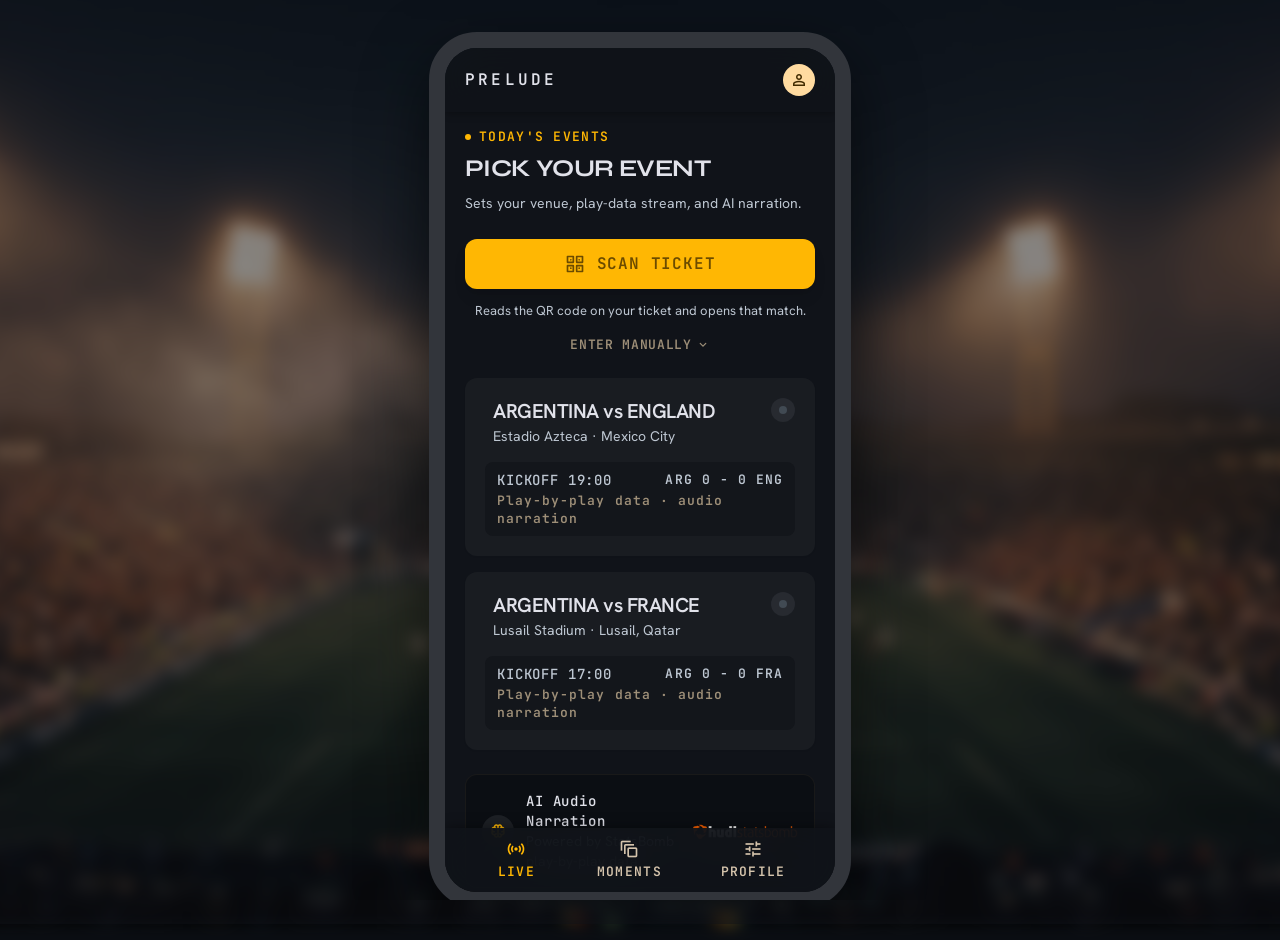
==== commit 8c69c3c2: "Task 34: the hold is rounded up before it is asked for CI caught the launch screen starting its fade" ====
--- a/app/web/index.html
+++ b/app/web/index.html
@@ -286,7 +286,11 @@
         window.clearInterval(poll);
         poll = null;
       }
-      holding = window.setTimeout(leave, left);
+      // Rounded up, because setTimeout truncates a fractional delay: asking
+      // for 1442.5 ms is asking for 1442, which is a hold 0.5 ms short of
+      // what this says it is. CI caught the launch screen starting its fade
+      // at 1,499.7 ms on the runner.
+      holding = window.setTimeout(leave, Math.ceil(left));
     }
 
     function ready() {
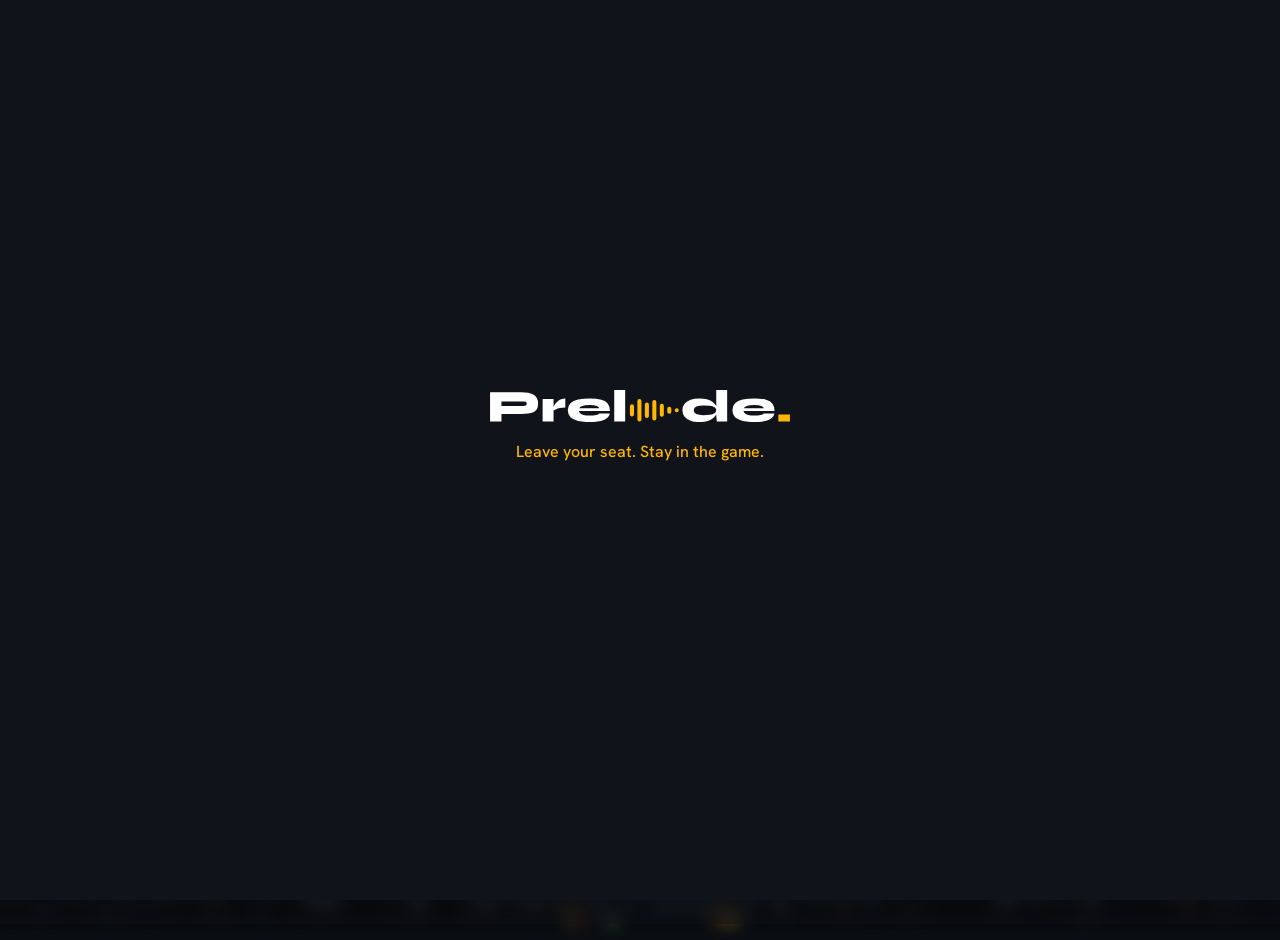
==== commit ef6639aa: "Task 35: no white, in any frame of any load Three things, all in markup, because the frames before a" ====
--- a/app/web/index.html
+++ b/app/web/index.html
@@ -3,21 +3,32 @@
 <head>
 <meta charset="utf-8"/>
 <meta content="width=device-width, initial-scale=1.0, viewport-fit=cover" name="viewport"/>
+<!-- The app background, set before any stylesheet is linked, so the
+     first style the parser sees is the one that keeps a frame from
+     being white. The same bytes are in the head of every screen. -->
+<style>html,body{background-color:#101319;}</style>
 <link href="assets/icon/favicon.svg?v=__V__" rel="icon" type="image/svg+xml"/>
 <link href="assets/icon/favicon-32.png?v=__V__" rel="icon" sizes="32x32" type="image/png"/>
 <link href="assets/icon/apple-touch-icon-180.png?v=__V__" rel="apple-touch-icon" sizes="180x180"/>
 <link href="manifest.webmanifest?v=__V__" rel="manifest"/>
 <meta content="#101319" name="theme-color"/>
 <!-- Opened from a home screen, Prelude runs without Safari's chrome, and
-     iOS shows a startup image while it starts. The status bar is opaque
-     black rather than translucent: translucent puts the page under the
-     bar, and the screens read their safe-area insets inside this shell's
-     iframe, where env() is 0 and nothing would move out of the way.
-     The manifest carries the same background colour, which is what
-     Android shows in its place. -->
+     iOS shows a startup image while it starts. The status bar is
+     translucent, so the page is the whole screen: an opaque bar gives the
+     page the area below it and leaves iOS to fit the full-screen startup
+     image into that smaller area, which draws the mark smaller than the
+     screen behind it draws it and then moves it as the app takes over.
+     With viewport-fit=cover on the viewport above, this page is the
+     screen and the two drawings are one.
+
+     The insets are this page's to apply. iOS reports them here and not to
+     the screens, which are inside the iframe where env() is 0, so the
+     shell pads the frame by them and nothing inside it sits under the
+     clock or the home indicator. The manifest carries the same background
+     colour, which is what Android shows in place of a startup image. -->
 <meta content="yes" name="apple-mobile-web-app-capable"/>
 <meta content="yes" name="mobile-web-app-capable"/>
-<meta content="black" name="apple-mobile-web-app-status-bar-style"/>
+<meta content="black-translucent" name="apple-mobile-web-app-status-bar-style"/>
 <!-- The startup images, one per iPhone screen in portrait. iOS takes one
      only where the file is exactly that screen's own pixel size, which is
      why there are eleven and why each media query names the pixel ratio:
@@ -48,7 +59,18 @@
   wide, below that stylesheet's 501px breakpoint, so the two never both apply.
 -->
 <style>
-  :root { color-scheme: dark; }
+  :root {
+    color-scheme: dark;
+    /* The safe areas, read once here. They are variables rather than env()
+       at each use so there is one place they come from, and so a check can
+       replace them with a screen's own numbers: Chromium reports 0 for all
+       four, and a layout that moves out of the way of nothing is not a
+       layout that has been checked. */
+    --safe-top: env(safe-area-inset-top, 0px);
+    --safe-right: env(safe-area-inset-right, 0px);
+    --safe-bottom: env(safe-area-inset-bottom, 0px);
+    --safe-left: env(safe-area-inset-left, 0px);
+  }
   html, body {
     margin: 0;
     padding: 0;
@@ -114,8 +136,35 @@
     #launch { transition: none; }
   }
 
-  #frame { width: 100%; height: 100%; }
-  #screen { display: block; width: 100%; height: 100%; border: 0; }
+  /* The insets, applied once, to the frame the screens load into. A screen
+     is inside the iframe, where env() is 0, so this is the only page that
+     can move them out from under the clock and the home indicator, and
+     padding the frame does it for all seven at once. */
+  #frame {
+    width: 100%;
+    height: 100%;
+    box-sizing: border-box;
+    padding: var(--safe-top) var(--safe-right) var(--safe-bottom) var(--safe-left);
+  }
+  /* The frame carries the app background and is invisible until the screen
+     inside it says it has painted.
+
+     A browser paints an empty frame white, and the launch screen covers it
+     only until the fade starts, so without this the white is what the fade
+     uncovers: a flash at the top of the screen, which is what Shawn saw on
+     an iPhone XR on 2026-11-15. The colour is on the element as well as in
+     the screen's own head, because the element is painted by this page and
+     the head is painted by the screen's. */
+  #screen {
+    display: block;
+    width: 100%;
+    height: 100%;
+    border: 0;
+    background-color: #101319;        /* surface */
+    opacity: 0;
+    transition: opacity 300ms ease;   /* FADE_MS below; the two are one number */
+  }
+  #screen[data-shown] { opacity: 1; }
 
   /* Above the breakpoint, the same bezel phone-frame.css draws. */
   @media (min-width: 501px) {
@@ -157,6 +206,8 @@
 
     #frame {
       box-sizing: content-box;
+      /* No insets on a desktop, and the bezel is the frame's own box here. */
+      padding: 0;
       flex: none;
       width: 390px;
       height: 844px;
@@ -261,6 +312,7 @@
     function leave() {
       if (going) return;
       going = true;
+      show();
       if (poll) window.clearInterval(poll);
       if (cap) window.clearTimeout(cap);
       if (holding) window.clearTimeout(holding);
@@ -293,17 +345,34 @@
       holding = window.setTimeout(leave, Math.ceil(left));
     }
 
-    function ready() {
-      // A predicate that throws is a predicate that stops the poll, and the
-      // frame's document is null while it is navigating, so every step of
-      // this answers false rather than throwing.
+    // What the framed document says about itself. A predicate that throws is
+    // a predicate that stops the poll, and the frame's document is null while
+    // it is navigating, so this answers false rather than throwing.
+    function says(attribute) {
       try {
         var doc = screen && screen.contentDocument;
         return !!doc && !!doc.documentElement &&
-               doc.documentElement.hasAttribute('data-matches-loaded');
+               doc.documentElement.hasAttribute(attribute);
       } catch (e) {
         return false;
       }
+    }
+
+    // Reveal the frame. It is invisible until this runs, and this runs in the
+    // same step that starts the fade, so the list comes up as the mark goes.
+    function show() {
+      if (screen && !screen.hasAttribute('data-shown')) {
+        screen.setAttribute('data-shown', '');
+      }
+    }
+
+    // Two things, and the screen waits for both. `data-matches-loaded` is the
+    // renderer saying matches.json was answered; `data-painted` is the
+    // screen's own, one frame drawn with the app background and its
+    // stylesheet applied. The second is what keeps the list from being
+    // revealed white: a browser paints an empty frame that colour.
+    function ready() {
+      return says('data-matches-loaded') && says('data-painted');
     }
 
     if (ready()) {
@@ -311,6 +380,11 @@
     } else {
       poll = window.setInterval(function () { if (ready()) go(); }, POLL_MS);
     }
+    // The cap ends the screen whatever the frame said, and reveals it with
+    // it: an unpainted frame is still the app background, which is the colour
+    // behind it either way, and a fan past the cap is better off looking at
+    // the app than at a wordmark. Nothing in the suite reaches that case: a
+    // screen paints whether or not matches.json ever answers.
     cap = window.setTimeout(go, Math.max(0, CAP_MS - FADE_MS - elapsed()));
   })();
 </script>
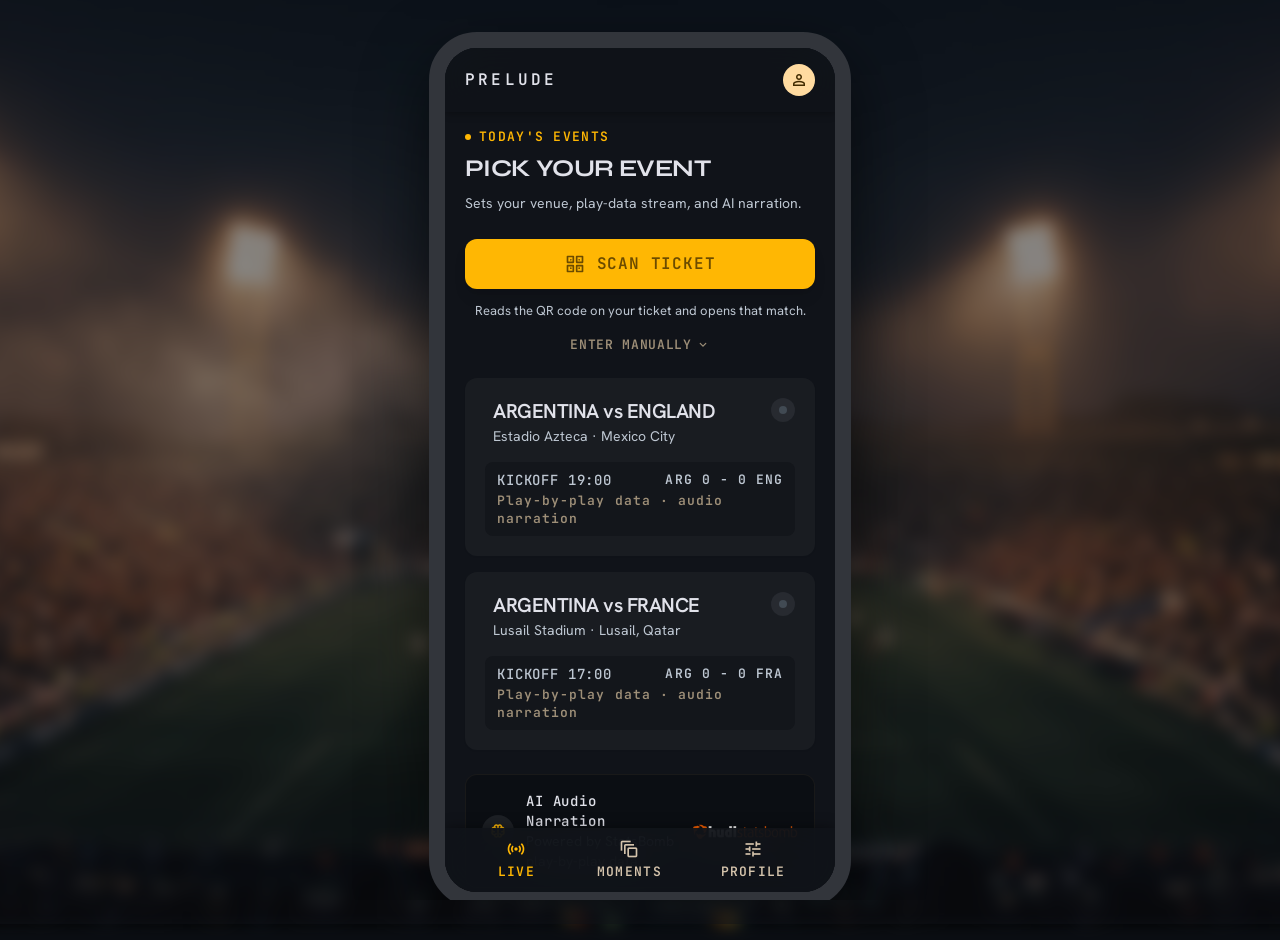
==== commit c5df5f6d: "Task 35: the mark crossfades with the list, and the fade is kept under reduce The mark fades out ove" ====
--- a/app/web/index.html
+++ b/app/web/index.html
@@ -130,11 +130,14 @@
     color: #ffb703;                   /* primary-container */
   }
 
-  /* A fan who has asked for less motion gets the same screen and no fade:
-     it is shown, and then it is not. */
-  @media (prefers-reduced-motion: reduce) {
-    #launch { transition: none; }
-  }
+  /* There is no prefers-reduced-motion rule here, and that is the decision
+     rather than an omission: an opacity fade is not motion. Nothing on this
+     screen or on the list behind it moves, scales, slides or spins, so a fan
+     who asked for less motion is asking about something this crossfade does
+     not do; what they would get instead is a hard cut from the mark to the
+     list, which is the one thing here that reads as a jolt. The spec said no
+     fade under reduce and that was wrong.
+     Anything added here that does move belongs behind that query. */
 
   /* The insets, applied once, to the frame the screens load into. A screen
      is inside the iframe, where env() is 0, so this is the only page that
@@ -244,11 +247,21 @@
    * only question left is how it goes, which is the rest of this.
    *
    * It stays until the screen behind it is ready, which on a normal visit is
-   * the event list: `data-matches-loaded` on that document is the renderer
-   * saying matches.json was answered. It is not `data-match-rendered`, which
-   * is the stronger claim that one match's copy is on the screen; the list
-   * never makes it, because Prelude renders no match until the fan has
-   * picked one. The frame is same origin, so the shell can read it.
+   * the event list, and ready is two things. `data-matches-loaded` on that
+   * document is the renderer saying matches.json was answered. It is not
+   * `data-match-rendered`, which is the stronger claim that one match's copy
+   * is on the screen; the list never makes it, because Prelude renders no
+   * match until the fan has picked one. `data-painted` is the screen's own
+   * and is about the drawing rather than the data: one frame has been
+   * painted with the app background and its stylesheet applied. The frame is
+   * same origin, so the shell can read both.
+   *
+   * Then the two cross. The mark fades out over FADE_MS while the list fades
+   * in over the same FADE_MS, both opacity and nothing else, and the list is
+   * revealed in the step that starts the fade rather than before it: a list
+   * already up behind a fading mark is a fade and not a crossfade, and a
+   * list revealed before it has painted is the white a browser paints an
+   * empty frame.
    *
    * Three numbers bound it, settled on 2026-11-15.
    *
@@ -270,6 +283,10 @@
    * The clock is performance.now(), which counts from the start of the
    * navigation rather than from whenever this script ran, so both bounds are
    * measured from the load the fan started.
+   *
+   * A request for less motion changes none of this. An opacity fade is not
+   * motion: nothing here moves, and the alternative is a hard cut, which is
+   * the one thing in this sequence that reads as a jolt.
    */
   (function () {
     var MIN_HOLD_MS = 1500;
@@ -295,20 +312,13 @@
       }
     }
 
-    function reduced() {
-      try {
-        return window.matchMedia('(prefers-reduced-motion: reduce)').matches;
-      } catch (e) {
-        return false;
-      }
-    }
-
     function gone() {
       launch.hidden = true;
     }
 
-    // Take it away. A fan who has asked for less motion gets the same hold
-    // and no fade: it is shown, and then it is not.
+    // Take it away, and bring the list up as it goes: the two opacities
+    // cross over FADE_MS. Every fan gets this, a request for less motion
+    // included, because an opacity fade is not motion.
     function leave() {
       if (going) return;
       going = true;
@@ -316,10 +326,6 @@
       if (poll) window.clearInterval(poll);
       if (cap) window.clearTimeout(cap);
       if (holding) window.clearTimeout(holding);
-      if (reduced()) {
-        gone();
-        return;
-      }
       launch.setAttribute('data-going', '');
       window.setTimeout(gone, FADE_MS);
     }
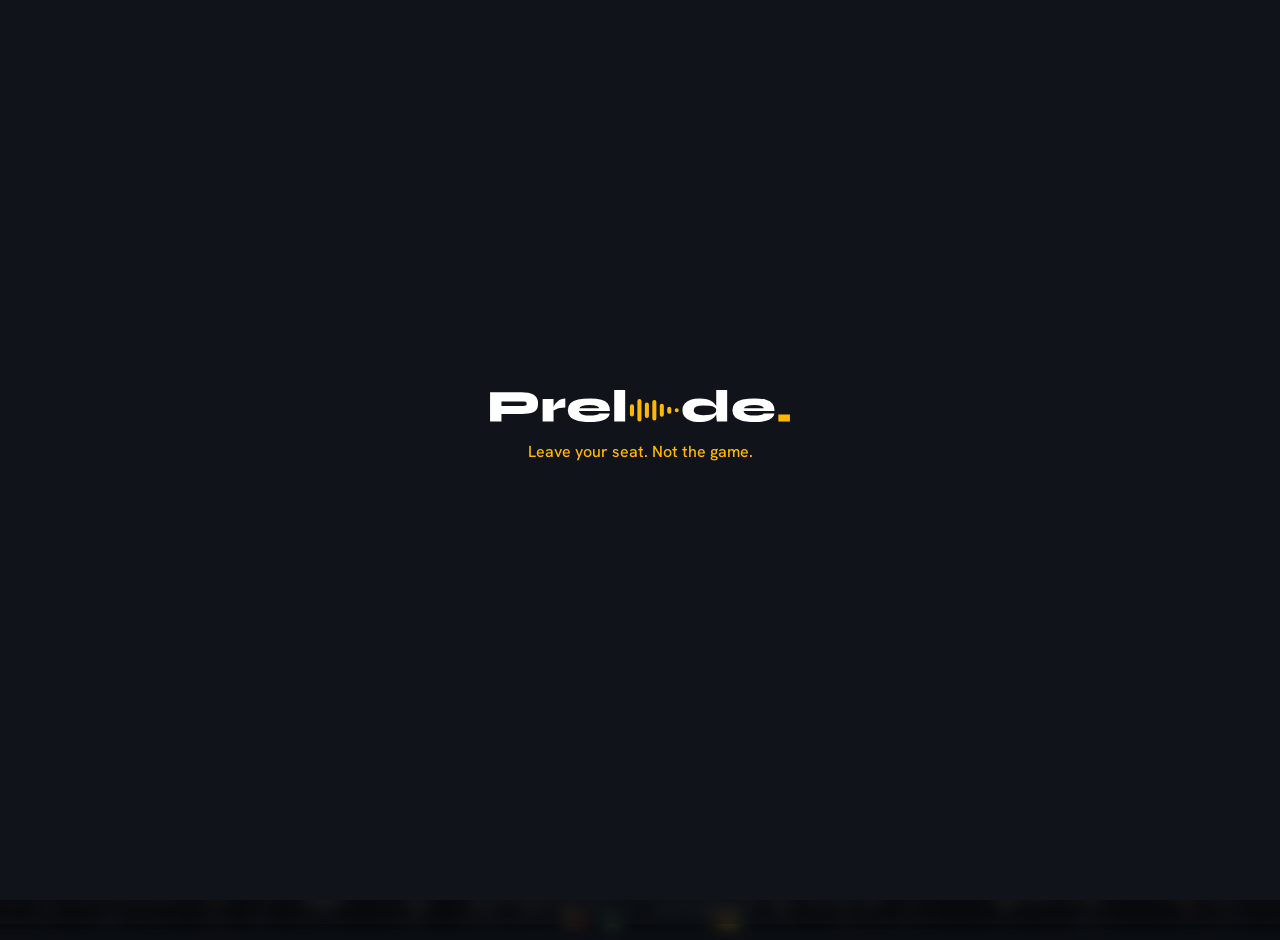
==== commit e1b4d6a2: "Task 36: the tagline is now Leave your seat. Not the game." ====
--- a/app/web/index.html
+++ b/app/web/index.html
@@ -230,9 +230,9 @@
      The mark is inline, so it is there in the first frame with no request of
      its own. It is the paths out of app/web/assets/brand/prelude_mark.svg and
      nothing else: no title and no label, because the name is on the div. -->
-<div aria-label="Prelude. Leave your seat. Stay in the game." id="launch" role="img">
+<div aria-label="Prelude. Leave your seat. Not the game." id="launch" role="img">
 <svg aria-hidden="true" id="launch-mark" viewBox="0 0 6583.80 705.00" xmlns="http://www.w3.org/2000/svg"><g transform="translate(-68.00 690.00) scale(1.000000)"><path fill="#FFFFFF" d="M302 -165V-340H801Q831 -340 851.5 -349.5Q872 -359 872 -389.98Q872 -422 851.5 -431Q831 -440 801 -440H318V0H68V-640H762Q837.37 -640 902.68 -629.5Q968 -619 1017 -592Q1066 -565 1094 -516Q1122 -467 1122 -390Q1122 -313 1094 -268Q1066 -223 1017 -201Q968 -179 902.68 -172Q837.37 -165 762 -165ZM1222 -490H1462V0H1222ZM1720 -305Q1655 -305 1601 -293Q1547 -281 1509 -264.5Q1471 -248 1452 -232L1450 -280Q1453 -301 1466 -329.5Q1479 -358 1501 -388.5Q1523 -419 1555 -445.5Q1587 -472 1628.5 -488.5Q1670 -505 1720 -505ZM2461 -176H2697Q2688 -118 2639.5 -75Q2591 -32 2498.5 -8.5Q2406 15 2263 15Q2112 15 2002.5 -9Q1893 -33 1834 -90Q1775 -147 1775 -244Q1775 -340 1832.5 -397.5Q1890 -455 1999 -480Q2108 -505 2263 -505Q2415 -505 2512 -478Q2609 -451 2655 -390.5Q2701 -330 2699 -227H2019Q2024 -201 2047.5 -179Q2071 -157 2120.5 -143.5Q2170 -130 2253 -130Q2339 -130 2394.5 -142Q2450 -154 2461 -176ZM2253 -360Q2147 -360 2091.5 -337Q2036 -314 2026 -291H2466Q2459 -317 2410 -338.5Q2361 -360 2253 -360ZM2794 -690H3034V0H2794ZM4663.8 14Q4555.8 14 4471.8 -16.5Q4387.8 -47 4339.3 -105Q4290.8 -163 4290.8 -245Q4290.8 -331 4339.3 -389Q4387.8 -447 4471.8 -476Q4555.8 -505 4663.8 -505Q4753.8 -505 4825.8 -486.5Q4897.8 -468 4948.8 -433.5Q4999.8 -399 5026.8 -351Q5053.8 -303 5053.8 -245Q5053.8 -187 5026.8 -139.5Q4999.8 -92 4948.8 -57.5Q4897.8 -23 4825.8 -4.5Q4753.8 14 4663.8 14ZM4753.8 -138Q4829.8 -138 4893.3 -147.5Q4956.8 -157 4995.3 -180Q5033.8 -203 5033.8 -245Q5033.8 -288 4995.3 -311Q4956.8 -334 4893.3 -343Q4829.8 -352 4753.8 -352Q4651.8 -352 4595.8 -325.5Q4539.8 -299 4539.8 -245Q4539.8 -210 4564.8 -186Q4589.8 -162 4637.8 -150Q4685.8 -138 4753.8 -138ZM5033.8 -690H5273.8V0H5047.8Q5043.8 -23 5038.8 -74.5Q5033.8 -126 5033.8 -190ZM6074.8 -176H6310.8Q6301.8 -118 6253.3 -75Q6204.8 -32 6112.3 -8.5Q6019.8 15 5876.8 15Q5725.8 15 5616.3 -9Q5506.8 -33 5447.8 -90Q5388.8 -147 5388.8 -244Q5388.8 -340 5446.3 -397.5Q5503.8 -455 5612.8 -480Q5721.8 -505 5876.8 -505Q6028.8 -505 6125.8 -478Q6222.8 -451 6268.8 -390.5Q6314.8 -330 6312.8 -227H5632.8Q5637.8 -201 5661.3 -179Q5684.8 -157 5734.3 -143.5Q5783.8 -130 5866.8 -130Q5952.8 -130 6008.3 -142Q6063.8 -154 6074.8 -176ZM5866.8 -360Q5760.8 -360 5705.3 -337Q5649.8 -314 5639.8 -291H6079.8Q6072.8 -317 6023.8 -338.5Q5974.8 -360 5866.8 -360Z"/><path fill="#FFB703" d="M3139 -335.24A44.51 44.51 0 0 1 3228.02 -335.24V-154.76A44.51 44.51 0 0 1 3139 -154.76ZM3302.8 -445.49A44.51 44.51 0 0 1 3391.82 -445.49V-44.51A44.51 44.51 0 0 1 3302.8 -44.51ZM3466.59 -371.99A44.51 44.51 0 0 1 3555.61 -371.99V-118.01A44.51 44.51 0 0 1 3466.59 -118.01ZM3630.39 -425.89A44.51 44.51 0 0 1 3719.41 -425.89V-64.11A44.51 44.51 0 0 1 3630.39 -64.11ZM3794.18 -342.59A44.51 44.51 0 0 1 3883.2 -342.59V-147.41A44.51 44.51 0 0 1 3794.18 -147.41ZM3957.98 -278.89A44.51 44.51 0 0 1 4047 -278.89V-211.11A44.51 44.51 0 0 1 3957.98 -211.11ZM4121.78 -245A44.51 44.51 0 0 1 4210.8 -245V-245A44.51 44.51 0 0 1 4121.78 -245ZM6651.8 -151V0H6397.8V-151Z"/></g></svg>
-<p id="launch-line">Leave your seat. Stay in the game.</p>
+<p id="launch-line">Leave your seat. Not the game.</p>
 </div>
 <div id="frame">
 <iframe allow="camera" id="screen" src="prelude_01_picker.html?v=__V__" title="Prelude"></iframe>
